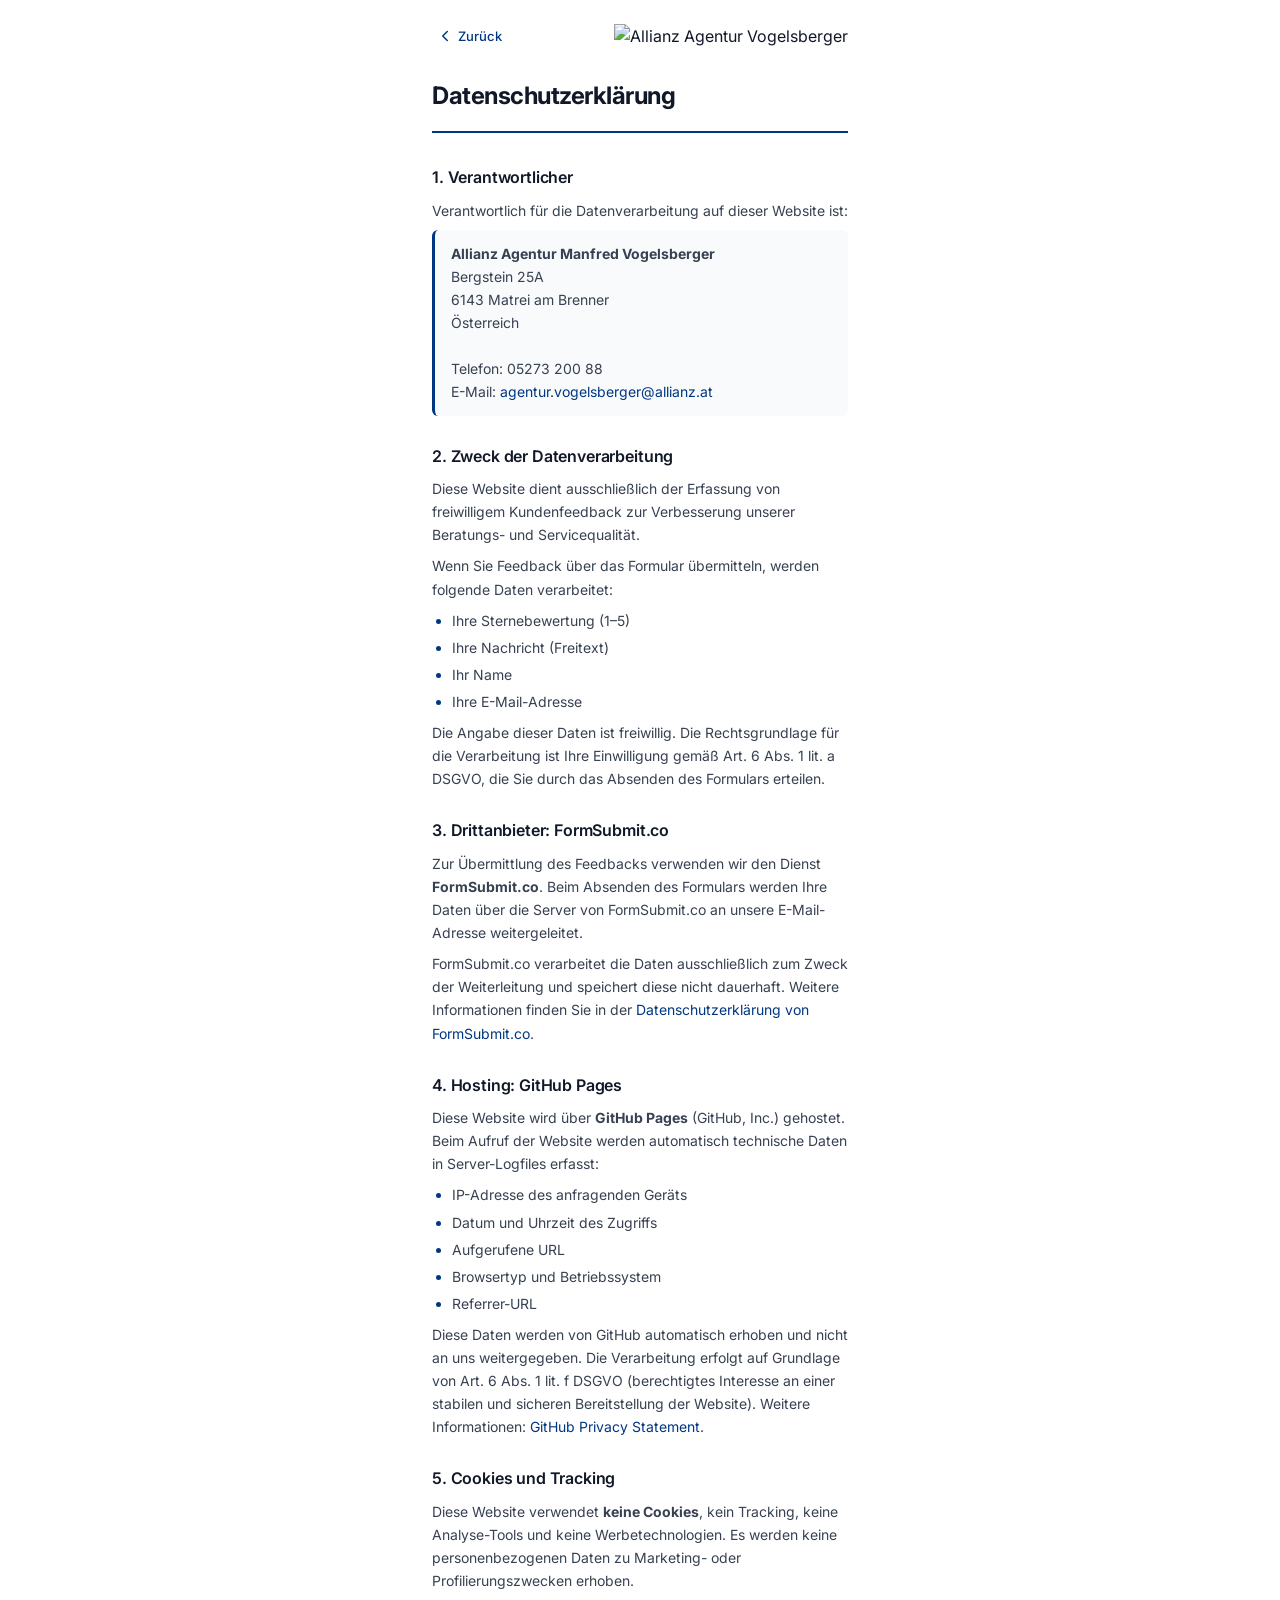
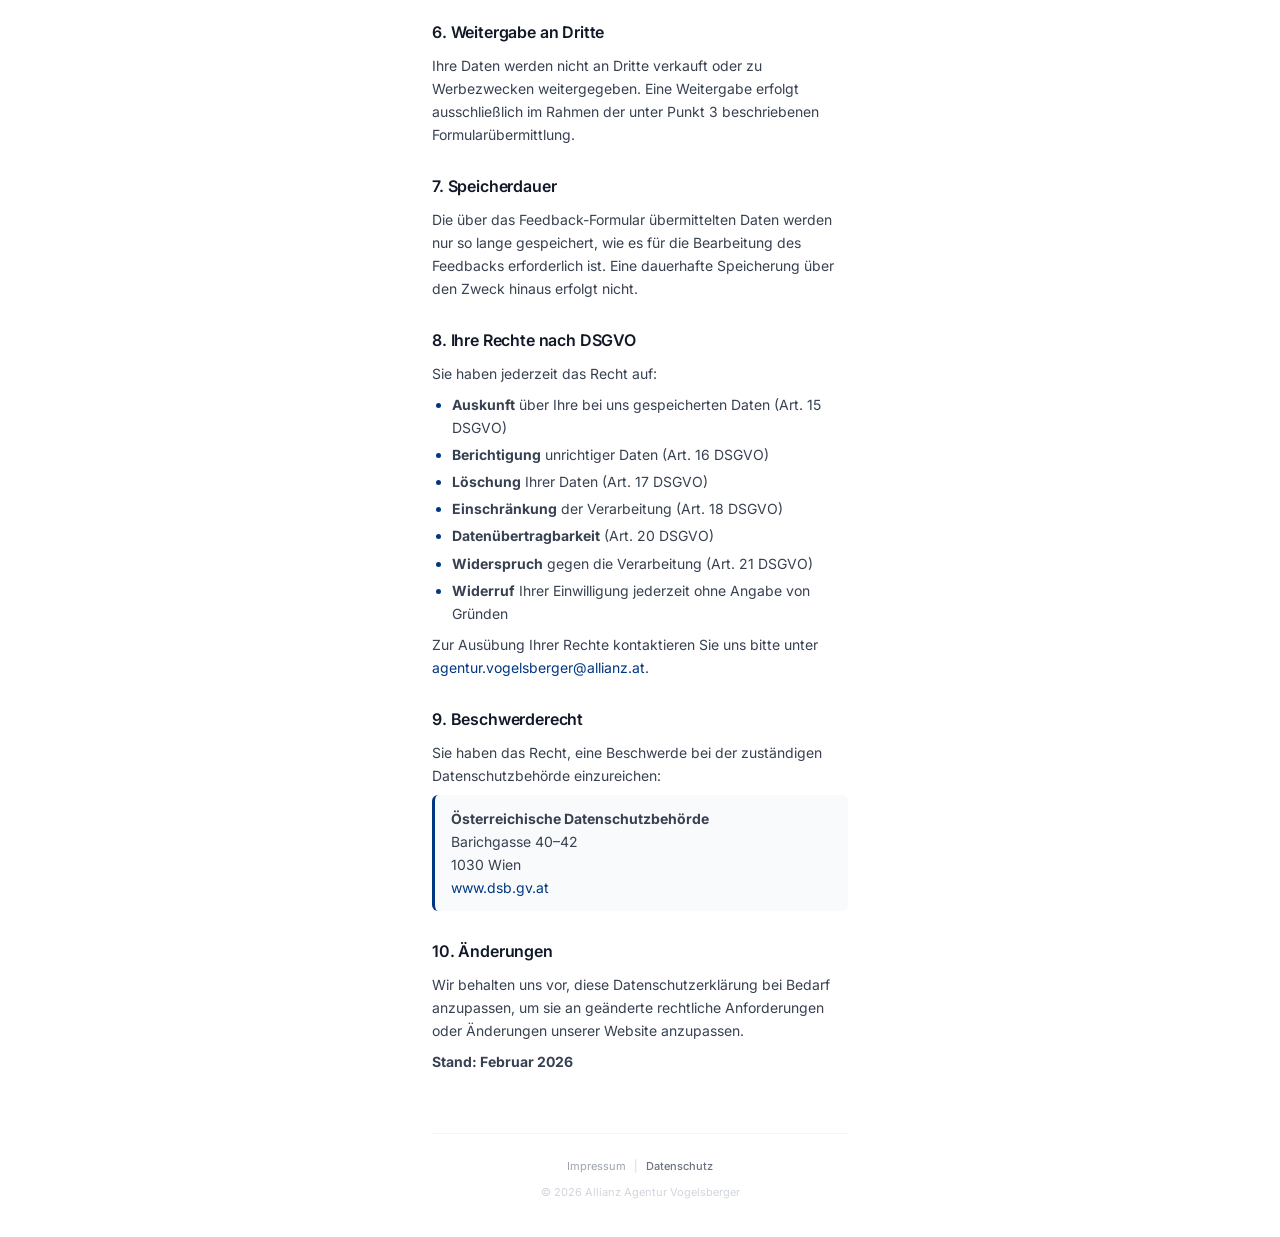
==== datenschutz.html @ 016522d3 "Add GDPR-compliant privacy policy and footer links - datenschutz.html: full DSGVO privacy policy cov" ====
<!DOCTYPE html>
<html lang="de">
<head>
  <meta charset="UTF-8">
  <meta name="viewport" content="width=device-width, initial-scale=1.0, viewport-fit=cover">
  <meta name="description" content="Datenschutzerklärung der Allianz Agentur Vogelsberger in Matrei am Brenner.">
  <meta name="theme-color" content="#003781">
  <title>Datenschutzerklärung – Allianz Agentur Vogelsberger</title>
  <link rel="icon" href="assets/favicon.svg" type="image/svg+xml">
  <link rel="preconnect" href="https://fonts.googleapis.com">
  <link rel="preconnect" href="https://fonts.gstatic.com" crossorigin>
  <link href="https://fonts.googleapis.com/css2?family=Inter:wght@400;500;600;700&display=swap" rel="stylesheet">
  <link rel="stylesheet" href="styles.css">
  <link rel="stylesheet" href="legal.css">
</head>
<body>
  <main id="app">

    <header class="legal-header">
      <a href="index.html" class="legal-header__back" aria-label="Zurück zur Startseite">
        <svg viewBox="0 0 24 24" fill="none" stroke="currentColor" stroke-width="2" stroke-linecap="round" stroke-linejoin="round"><path d="M15 18l-6-6 6-6"/></svg>
        Zurück
      </a>
      <div class="legal-header__brand">
        <img src="assets/logo.svg" alt="Allianz Agentur Vogelsberger" class="legal-header__logo">
      </div>
    </header>

    <article class="legal">
      <h1 class="legal__title">Datenschutzerklärung</h1>

      <section class="legal__section">
        <h2>1. Verantwortlicher</h2>
        <p>Verantwortlich für die Datenverarbeitung auf dieser Website ist:</p>
        <address class="legal__address">
          <strong>Allianz Agentur Manfred Vogelsberger</strong><br>
          Bergstein 25A<br>
          6143 Matrei am Brenner<br>
          Österreich<br><br>
          Telefon: 05273 200 88<br>
          E-Mail: <a href="mailto:agentur.vogelsberger@allianz.at">agentur.vogelsberger@allianz.at</a>
        </address>
      </section>

      <section class="legal__section">
        <h2>2. Zweck der Datenverarbeitung</h2>
        <p>Diese Website dient ausschließlich der Erfassung von freiwilligem Kundenfeedback zur Verbesserung unserer Beratungs- und Servicequalität.</p>
        <p>Wenn Sie Feedback über das Formular übermitteln, werden folgende Daten verarbeitet:</p>
        <ul>
          <li>Ihre Sternebewertung (1–5)</li>
          <li>Ihre Nachricht (Freitext)</li>
          <li>Ihr Name</li>
          <li>Ihre E-Mail-Adresse</li>
        </ul>
        <p>Die Angabe dieser Daten ist freiwillig. Die Rechtsgrundlage für die Verarbeitung ist Ihre Einwilligung gemäß Art. 6 Abs. 1 lit. a DSGVO, die Sie durch das Absenden des Formulars erteilen.</p>
      </section>

      <section class="legal__section">
        <h2>3. Drittanbieter: FormSubmit.co</h2>
        <p>Zur Übermittlung des Feedbacks verwenden wir den Dienst <strong>FormSubmit.co</strong>. Beim Absenden des Formulars werden Ihre Daten über die Server von FormSubmit.co an unsere E-Mail-Adresse weitergeleitet.</p>
        <p>FormSubmit.co verarbeitet die Daten ausschließlich zum Zweck der Weiterleitung und speichert diese nicht dauerhaft. Weitere Informationen finden Sie in der <a href="https://formsubmit.co/privacy.pdf" target="_blank" rel="noopener noreferrer">Datenschutzerklärung von FormSubmit.co</a>.</p>
      </section>

      <section class="legal__section">
        <h2>4. Hosting: GitHub Pages</h2>
        <p>Diese Website wird über <strong>GitHub Pages</strong> (GitHub, Inc.) gehostet. Beim Aufruf der Website werden automatisch technische Daten in Server-Logfiles erfasst:</p>
        <ul>
          <li>IP-Adresse des anfragenden Geräts</li>
          <li>Datum und Uhrzeit des Zugriffs</li>
          <li>Aufgerufene URL</li>
          <li>Browsertyp und Betriebssystem</li>
          <li>Referrer-URL</li>
        </ul>
        <p>Diese Daten werden von GitHub automatisch erhoben und nicht an uns weitergegeben. Die Verarbeitung erfolgt auf Grundlage von Art. 6 Abs. 1 lit. f DSGVO (berechtigtes Interesse an einer stabilen und sicheren Bereitstellung der Website). Weitere Informationen: <a href="https://docs.github.com/en/site-policy/privacy-policies/github-general-privacy-statement" target="_blank" rel="noopener noreferrer">GitHub Privacy Statement</a>.</p>
      </section>

      <section class="legal__section">
        <h2>5. Cookies und Tracking</h2>
        <p>Diese Website verwendet <strong>keine Cookies</strong>, kein Tracking, keine Analyse-Tools und keine Werbetechnologien. Es werden keine personenbezogenen Daten zu Marketing- oder Profilierungszwecken erhoben.</p>
      </section>

      <section class="legal__section">
        <h2>6. Weitergabe an Dritte</h2>
        <p>Ihre Daten werden nicht an Dritte verkauft oder zu Werbezwecken weitergegeben. Eine Weitergabe erfolgt ausschließlich im Rahmen der unter Punkt 3 beschriebenen Formularübermittlung.</p>
      </section>

      <section class="legal__section">
        <h2>7. Speicherdauer</h2>
        <p>Die über das Feedback-Formular übermittelten Daten werden nur so lange gespeichert, wie es für die Bearbeitung des Feedbacks erforderlich ist. Eine dauerhafte Speicherung über den Zweck hinaus erfolgt nicht.</p>
      </section>

      <section class="legal__section">
        <h2>8. Ihre Rechte nach DSGVO</h2>
        <p>Sie haben jederzeit das Recht auf:</p>
        <ul>
          <li><strong>Auskunft</strong> über Ihre bei uns gespeicherten Daten (Art. 15 DSGVO)</li>
          <li><strong>Berichtigung</strong> unrichtiger Daten (Art. 16 DSGVO)</li>
          <li><strong>Löschung</strong> Ihrer Daten (Art. 17 DSGVO)</li>
          <li><strong>Einschränkung</strong> der Verarbeitung (Art. 18 DSGVO)</li>
          <li><strong>Datenübertragbarkeit</strong> (Art. 20 DSGVO)</li>
          <li><strong>Widerspruch</strong> gegen die Verarbeitung (Art. 21 DSGVO)</li>
          <li><strong>Widerruf</strong> Ihrer Einwilligung jederzeit ohne Angabe von Gründen</li>
        </ul>
        <p>Zur Ausübung Ihrer Rechte kontaktieren Sie uns bitte unter <a href="mailto:agentur.vogelsberger@allianz.at">agentur.vogelsberger@allianz.at</a>.</p>
      </section>

      <section class="legal__section">
        <h2>9. Beschwerderecht</h2>
        <p>Sie haben das Recht, eine Beschwerde bei der zuständigen Datenschutzbehörde einzureichen:</p>
        <address class="legal__address">
          <strong>Österreichische Datenschutzbehörde</strong><br>
          Barichgasse 40–42<br>
          1030 Wien<br>
          <a href="https://www.dsb.gv.at" target="_blank" rel="noopener noreferrer">www.dsb.gv.at</a>
        </address>
      </section>

      <section class="legal__section">
        <h2>10. Änderungen</h2>
        <p>Wir behalten uns vor, diese Datenschutzerklärung bei Bedarf anzupassen, um sie an geänderte rechtliche Anforderungen oder Änderungen unserer Website anzupassen.</p>
        <p><strong>Stand: Februar 2026</strong></p>
      </section>
    </article>

    <footer class="footer" role="contentinfo">
      <nav class="footer__links" aria-label="Rechtliche Seiten">
        <a href="impressum.html">Impressum</a>
        <span class="footer__sep" aria-hidden="true">|</span>
        <a href="datenschutz.html" aria-current="page">Datenschutz</a>
      </nav>
      <p class="footer__copy">&copy; <span class="js-year"></span> Allianz Agentur Vogelsberger</p>
    </footer>

  </main>

  <script>document.querySelectorAll('.js-year').forEach(el => el.textContent = new Date().getFullYear());</script>
</body>
</html>
---- styles.css ----
/* ── Reset & Base ────────────────────────────────────── */
*,
*::before,
*::after {
  margin: 0;
  padding: 0;
  box-sizing: border-box;
}

:root {
  --blue: #003781;
  --blue-light: #0055b8;
  --blue-dark: #002a63;
  --blue-pale: #e8f0fe;
  --blue-bg: #f4f7fb;
  --white: #ffffff;
  --gray-50: #f9fafb;
  --gray-100: #f3f4f6;
  --gray-200: #e5e7eb;
  --gray-300: #d1d5db;
  --gray-400: #9ca3af;
  --gray-500: #6b7280;
  --gray-700: #374151;
  --gray-900: #111827;
  --gold: #f59e0b;
  --gold-light: #fbbf24;
  --gold-glow: rgba(245, 158, 11, 0.25);
  --green: #059669;
  --red: #dc2626;
  --radius: 16px;
  --radius-sm: 10px;
  --radius-xs: 6px;
  --shadow-sm: 0 1px 3px rgba(0, 0, 0, 0.06);
  --shadow-md: 0 4px 24px rgba(0, 55, 129, 0.08);
  --shadow-lg: 0 8px 40px rgba(0, 55, 129, 0.1);
  --shadow-glow: 0 0 20px rgba(0, 55, 129, 0.12);
  --transition: 250ms cubic-bezier(0.4, 0, 0.2, 1);
  --ease-spring: cubic-bezier(0.34, 1.56, 0.64, 1);
  --font: 'Inter', -apple-system, BlinkMacSystemFont, 'Segoe UI', Roboto, sans-serif;
}

html {
  font-size: 16px;
  -webkit-font-smoothing: antialiased;
  -moz-osx-font-smoothing: grayscale;
  scroll-behavior: smooth;
}

body {
  font-family: var(--font);
  color: var(--gray-900);
  background: var(--white);
  line-height: 1.6;
  min-height: 100dvh;
  overflow-x: hidden;
}

#app {
  max-width: 480px;
  margin: 0 auto;
  padding: 0 20px;
}

/* ── Animations ─────────────────────────────────────── */
@keyframes fadeInUp {
  from { opacity: 0; transform: translateY(20px); }
  to { opacity: 1; transform: translateY(0); }
}

@keyframes fadeIn {
  from { opacity: 0; }
  to { opacity: 1; }
}

@keyframes scaleIn {
  from { opacity: 0; transform: scale(0.9); }
  to { opacity: 1; transform: scale(1); }
}

@keyframes starPop {
  0% { transform: scale(1); }
  40% { transform: scale(1.3); }
  70% { transform: scale(0.9); }
  100% { transform: scale(1); }
}

@keyframes ripple {
  0% { box-shadow: 0 0 0 0 var(--gold-glow); }
  100% { box-shadow: 0 0 0 12px transparent; }
}

@keyframes slideDown {
  from { opacity: 0; transform: translateY(-8px); }
  to { opacity: 1; transform: translateY(0); }
}

@keyframes checkDraw {
  from { stroke-dashoffset: 24; }
  to { stroke-dashoffset: 0; }
}

@keyframes shimmer {
  0% { background-position: -200% 0; }
  100% { background-position: 200% 0; }
}

/* ── Hero ────────────────────────────────────────────── */
.hero {
  text-align: center;
  padding: 48px 0 32px;
}

.hero__brand {
  display: inline-flex;
  align-items: center;
  gap: 10px;
  margin-bottom: 28px;
  animation: fadeIn 600ms ease both;
}

.hero__logo-slot {
  margin-bottom: 28px;
  animation: fadeIn 600ms ease both;
}

.hero__logo {
  height: 48px;
  width: auto;
  display: block;
  margin: 0 auto;
}

.hero__badge {
  display: inline-flex;
  align-items: center;
  gap: 6px;
  background: var(--blue-pale);
  color: var(--blue);
  font-size: 0.6875rem;
  font-weight: 600;
  letter-spacing: 0.04em;
  text-transform: uppercase;
  padding: 5px 12px;
  border-radius: 100px;
  margin-bottom: 20px;
  animation: fadeInUp 500ms ease 100ms both;
}

.hero__badge-dot {
  width: 6px;
  height: 6px;
  background: var(--blue);
  border-radius: 50%;
}

.hero__title {
  font-size: 1.5rem;
  font-weight: 700;
  line-height: 1.3;
  color: var(--gray-900);
  letter-spacing: -0.02em;
  margin-bottom: 8px;
  animation: fadeInUp 500ms ease 200ms both;
}

.hero__title--highlight {
  color: var(--blue);
  display: block;
}

.hero__subtitle {
  font-size: 1rem;
  font-weight: 500;
  color: var(--gray-500);
  margin-bottom: 20px;
  animation: fadeInUp 500ms ease 300ms both;
}

.hero__text {
  font-size: 0.9375rem;
  color: var(--gray-500);
  line-height: 1.55;
  animation: fadeInUp 500ms ease 400ms both;
}

.hero__text strong {
  color: var(--gray-700);
  font-weight: 600;
}

/* ── Star Rating Card ────────────────────────────────── */
.rating-card {
  background: var(--white);
  border: 1px solid var(--gray-200);
  border-radius: var(--radius);
  padding: 32px 24px 24px;
  text-align: center;
  box-shadow: var(--shadow-md);
  margin-bottom: 24px;
  animation: scaleIn 400ms ease 500ms both;
  position: relative;
}

.rating-card::before {
  content: '';
  position: absolute;
  inset: -1px;
  border-radius: var(--radius);
  padding: 1px;
  background: linear-gradient(135deg, var(--blue-pale), transparent 50%);
  -webkit-mask: linear-gradient(#fff 0 0) content-box, linear-gradient(#fff 0 0);
  -webkit-mask-composite: xor;
  mask-composite: exclude;
  pointer-events: none;
}

.stars {
  display: flex;
  justify-content: center;
  gap: 6px;
}

.star {
  appearance: none;
  border: none;
  background: none;
  cursor: pointer;
  padding: 8px;
  border-radius: 50%;
  color: var(--gray-300);
  transition:
    color var(--transition),
    transform 200ms var(--ease-spring),
    filter var(--transition);
  outline: none;
  position: relative;
  -webkit-tap-highlight-color: transparent;
}

.star svg {
  width: 42px;
  height: 42px;
  display: block;
  transition: fill var(--transition);
  fill: transparent;
  filter: drop-shadow(0 0 0 transparent);
}

.star:hover,
.star:focus-visible {
  color: var(--gold);
  transform: scale(1.18);
}

.star:hover svg,
.star:focus-visible svg {
  filter: drop-shadow(0 2px 8px var(--gold-glow));
}

.star:focus-visible {
  box-shadow: 0 0 0 3px var(--blue-pale);
}

.star:active {
  transform: scale(0.92);
}

.star.active {
  color: var(--gold);
  animation: starPop 300ms var(--ease-spring);
}

.star.active svg {
  fill: var(--gold);
  filter: drop-shadow(0 2px 8px var(--gold-glow));
}

.star.hovered {
  color: var(--gold-light);
}

.star.hovered svg {
  fill: var(--gold-light);
  filter: drop-shadow(0 1px 4px var(--gold-glow));
}

.star.just-selected {
  animation: ripple 500ms ease-out;
}

.rating-card__hint {
  font-size: 0.8125rem;
  font-weight: 500;
  color: var(--gray-500);
  margin-top: 16px;
  min-height: 22px;
  transition: opacity var(--transition), color var(--transition);
}

/* ── Panels ──────────────────────────────────────────── */
.panel {
  overflow: hidden;
  margin-bottom: 24px;
}

.panel[hidden] {
  display: none;
}

.panel.entering {
  display: block;
}

.panel.entering .panel__inner {
  opacity: 0;
  transform: translateY(16px) scale(0.98);
}

.panel.visible {
  display: block;
}

.panel.visible .panel__inner {
  opacity: 1;
  transform: translateY(0) scale(1);
}

.panel__inner {
  background: var(--white);
  border: 1px solid var(--gray-200);
  border-radius: var(--radius);
  padding: 32px 24px;
  box-shadow: var(--shadow-md);
  transition: opacity 350ms ease, transform 350ms var(--ease-spring);
}

.panel__icon {
  width: 64px;
  height: 64px;
  margin: 0 auto 20px;
  animation: scaleIn 400ms var(--ease-spring) 200ms both;
}

.panel__icon svg {
  width: 100%;
  height: 100%;
}

.panel--thankyou .panel__icon path[d*="16 24l5"] {
  stroke-dasharray: 24;
  animation: checkDraw 500ms ease 400ms both;
}

.panel__title {
  font-size: 1.25rem;
  font-weight: 700;
  color: var(--gray-900);
  margin-bottom: 8px;
  text-align: center;
  letter-spacing: -0.01em;
}

.panel__text {
  font-size: 0.9375rem;
  color: var(--gray-500);
  text-align: center;
  line-height: 1.55;
  margin-bottom: 20px;
}

.panel__text--small {
  font-size: 0.8125rem;
  color: var(--gray-400);
  margin-bottom: 0;
}

/* ── Form ────────────────────────────────────────────── */
.form__group {
  margin-bottom: 16px;
}

.form__label {
  display: block;
  font-size: 0.8125rem;
  font-weight: 500;
  color: var(--gray-700);
  margin-bottom: 6px;
}

.form__required {
  color: var(--red);
}

.form__optional {
  color: var(--gray-400);
  font-weight: 400;
}

.form__textarea,
.form__input {
  width: 100%;
  padding: 12px 14px;
  font-family: var(--font);
  font-size: 0.9375rem;
  color: var(--gray-900);
  background: var(--gray-50);
  border: 1.5px solid var(--gray-200);
  border-radius: var(--radius-sm);
  transition:
    border-color var(--transition),
    box-shadow var(--transition),
    background var(--transition);
  outline: none;
  resize: vertical;
}

.form__textarea:focus,
.form__input:focus {
  border-color: var(--blue);
  box-shadow: 0 0 0 4px var(--blue-pale);
  background: var(--white);
}

.form__textarea::placeholder,
.form__input::placeholder {
  color: var(--gray-400);
}

.form__row {
  display: grid;
  grid-template-columns: 1fr 1fr;
  gap: 12px;
}

.form__notice {
  font-size: 0.75rem;
  color: var(--gray-400);
  text-align: center;
  margin-top: 12px;
  padding: 8px 12px;
  background: var(--gray-50);
  border-radius: var(--radius-xs);
  border: 1px dashed var(--gray-300);
  animation: slideDown 300ms ease;
}

/* ── Buttons ─────────────────────────────────────────── */
.btn {
  display: inline-flex;
  align-items: center;
  justify-content: center;
  gap: 8px;
  width: 100%;
  padding: 14px 24px;
  font-family: var(--font);
  font-size: 0.9375rem;
  font-weight: 600;
  text-decoration: none;
  border: none;
  border-radius: var(--radius-sm);
  cursor: pointer;
  transition:
    background var(--transition),
    transform 150ms var(--ease-spring),
    box-shadow var(--transition);
  outline: none;
  position: relative;
  overflow: hidden;
}

.btn::after {
  content: '';
  position: absolute;
  inset: 0;
  background: linear-gradient(135deg, rgba(255,255,255,0.15), transparent);
  opacity: 0;
  transition: opacity var(--transition);
}

.btn:hover::after {
  opacity: 1;
}

.btn:focus-visible {
  box-shadow: 0 0 0 4px var(--blue-pale);
}

.btn:active {
  transform: scale(0.97);
}

.btn--primary {
  background: var(--blue);
  color: var(--white);
  box-shadow: 0 2px 8px rgba(0, 55, 129, 0.25);
}

.btn--primary:hover {
  background: var(--blue-light);
  box-shadow: 0 4px 16px rgba(0, 55, 129, 0.3);
}

.btn--primary:disabled {
  background: var(--gray-300);
  box-shadow: none;
  cursor: not-allowed;
  transform: none;
}

.btn--primary:disabled::after {
  display: none;
}

.btn__icon {
  width: 18px;
  height: 18px;
  flex-shrink: 0;
}

.btn--google {
  background: var(--blue);
  box-shadow: 0 2px 8px rgba(0, 55, 129, 0.25);
}

.btn--google:hover {
  background: var(--blue-light);
  box-shadow: 0 4px 16px rgba(0, 55, 129, 0.3);
}

.btn--google.disabled {
  pointer-events: none;
  background: var(--gray-300);
  color: var(--gray-500);
  box-shadow: none;
}

/* ── Divider ─────────────────────────────────────────── */
.divider {
  display: flex;
  align-items: center;
  gap: 16px;
  margin: 8px 0 24px;
  animation: fadeIn 500ms ease 600ms both;
}

.divider__line {
  flex: 1;
  height: 1px;
  background: var(--gray-200);
}

.divider__text {
  font-size: 0.6875rem;
  font-weight: 500;
  color: var(--gray-400);
  text-transform: uppercase;
  letter-spacing: 0.06em;
  white-space: nowrap;
}

/* ── Trust ───────────────────────────────────────────── */
.trust {
  text-align: center;
  padding: 8px 0 24px;
  animation: fadeIn 500ms ease 700ms both;
}

.trust__inner {
  display: inline-flex;
  align-items: center;
  gap: 8px;
  padding: 10px 18px;
  background: var(--blue-bg);
  border-radius: 100px;
}

.trust__icon {
  width: 16px;
  height: 16px;
  color: var(--blue);
  flex-shrink: 0;
}

.trust__text {
  font-size: 0.75rem;
  color: var(--gray-500);
  font-weight: 500;
}

/* ── Contact Card ────────────────────────────────────── */
.contact {
  padding: 8px 0 24px;
  animation: fadeInUp 500ms ease 800ms both;
}

.contact__title {
  font-size: 0.6875rem;
  font-weight: 600;
  text-transform: uppercase;
  letter-spacing: 0.1em;
  color: var(--gray-400);
  margin-bottom: 12px;
}

.contact__card {
  background: var(--white);
  border: 1px solid var(--gray-200);
  border-radius: var(--radius);
  padding: 20px;
  display: flex;
  flex-direction: column;
  gap: 16px;
  box-shadow: var(--shadow-sm);
  transition: box-shadow var(--transition);
}

.contact__card:hover {
  box-shadow: var(--shadow-md);
}

.contact__item {
  display: flex;
  align-items: flex-start;
  gap: 12px;
}

.contact__icon-wrap {
  width: 36px;
  height: 36px;
  background: var(--blue-pale);
  border-radius: 10px;
  display: flex;
  align-items: center;
  justify-content: center;
  flex-shrink: 0;
}

.contact__icon {
  width: 18px;
  height: 18px;
  color: var(--blue);
  flex-shrink: 0;
}

.contact__label {
  display: block;
  font-size: 0.6875rem;
  font-weight: 600;
  text-transform: uppercase;
  letter-spacing: 0.06em;
  color: var(--gray-400);
  margin-bottom: 2px;
}

.contact__value {
  font-size: 0.875rem;
  color: var(--gray-700);
  text-decoration: none;
  line-height: 1.45;
}

.contact__value:is(a) {
  transition: color var(--transition);
}

.contact__value:is(a):hover {
  color: var(--blue);
}

/* ── Footer ──────────────────────────────────────────── */
.footer {
  text-align: center;
  padding: 24px 0 36px;
  border-top: 1px solid var(--gray-100);
}

.footer__text {
  font-size: 0.6875rem;
  color: var(--gray-400);
  line-height: 1.5;
  margin-bottom: 8px;
}

.footer__copy {
  font-size: 0.6875rem;
  color: var(--gray-300);
}

/* ── Loading Spinner ─────────────────────────────────── */
.btn .spinner {
  width: 18px;
  height: 18px;
  border: 2px solid rgba(255, 255, 255, 0.3);
  border-top-color: var(--white);
  border-radius: 50%;
  animation: spin 600ms linear infinite;
}

@keyframes spin {
  to { transform: rotate(360deg); }
}

/* ── Responsive ──────────────────────────────────────── */
@media (max-width: 380px) {
  .hero__title {
    font-size: 1.25rem;
  }

  .star svg {
    width: 36px;
    height: 36px;
  }

  .star {
    padding: 6px;
  }

  .form__row {
    grid-template-columns: 1fr;
  }
}

@media (min-width: 481px) {
  #app {
    padding: 0 32px;
  }

  .hero {
    padding-top: 64px;
  }
}

/* ── Reduced Motion ──────────────────────────────────── */
@media (prefers-reduced-motion: reduce) {
  *,
  *::before,
  *::after {
    animation-duration: 0.01ms !important;
    animation-iteration-count: 1 !important;
    transition-duration: 0.01ms !important;
  }
}

/* ── Print ───────────────────────────────────────────── */
@media print {
  .rating-card,
  .panel,
  .trust,
  .divider {
    display: none;
  }
}
---- legal.css ----
/* ── Legal Pages (Datenschutz, Impressum) ───────────── */

.legal-header {
  display: flex;
  align-items: center;
  justify-content: space-between;
  padding: 20px 0 16px;
  animation: fadeIn 400ms ease both;
}

.legal-header__back {
  display: inline-flex;
  align-items: center;
  gap: 4px;
  font-size: 0.8125rem;
  font-weight: 500;
  color: var(--blue);
  text-decoration: none;
  padding: 6px 10px 6px 4px;
  border-radius: var(--radius-xs);
  transition: background var(--transition), color var(--transition);
}

.legal-header__back:hover {
  background: var(--blue-pale);
}

.legal-header__back svg {
  width: 18px;
  height: 18px;
}

.legal-header__logo {
  height: 32px;
  width: auto;
}

/* ── Content ────────────────────────────────────────── */
.legal {
  padding: 8px 0 32px;
  animation: fadeInUp 500ms ease 100ms both;
}

.legal__title {
  font-size: 1.5rem;
  font-weight: 700;
  color: var(--gray-900);
  letter-spacing: -0.02em;
  margin-bottom: 32px;
  padding-bottom: 16px;
  border-bottom: 2px solid var(--blue);
}

.legal__section {
  margin-bottom: 28px;
}

.legal__section h2 {
  font-size: 1rem;
  font-weight: 600;
  color: var(--gray-900);
  margin-bottom: 8px;
  letter-spacing: -0.01em;
}

.legal__section p {
  font-size: 0.875rem;
  color: var(--gray-700);
  line-height: 1.65;
  margin-bottom: 8px;
}

.legal__section p:last-child {
  margin-bottom: 0;
}

.legal__section ul {
  list-style: none;
  padding: 0;
  margin: 8px 0;
}

.legal__section ul li {
  font-size: 0.875rem;
  color: var(--gray-700);
  line-height: 1.65;
  padding-left: 20px;
  position: relative;
  margin-bottom: 4px;
}

.legal__section ul li::before {
  content: '';
  position: absolute;
  left: 4px;
  top: 10px;
  width: 5px;
  height: 5px;
  background: var(--blue);
  border-radius: 50%;
}

.legal__section a {
  color: var(--blue);
  text-decoration: none;
  border-bottom: 1px solid transparent;
  transition: border-color var(--transition);
}

.legal__section a:hover {
  border-bottom-color: var(--blue);
}

.legal__address {
  font-style: normal;
  font-size: 0.875rem;
  color: var(--gray-700);
  line-height: 1.65;
  padding: 12px 16px;
  background: var(--gray-50);
  border-radius: var(--radius-xs);
  border-left: 3px solid var(--blue);
  margin-top: 8px;
}

.legal__address a {
  color: var(--blue);
  text-decoration: none;
  border-bottom: 1px solid transparent;
  transition: border-color var(--transition);
}

.legal__address a:hover {
  border-bottom-color: var(--blue);
}

/* ── Footer Links ───────────────────────────────────── */
.footer__links {
  display: flex;
  align-items: center;
  justify-content: center;
  gap: 8px;
  margin-bottom: 8px;
}

.footer__links a {
  font-size: 0.6875rem;
  color: var(--gray-400);
  text-decoration: none;
  transition: color var(--transition);
}

.footer__links a:hover {
  color: var(--blue);
}

.footer__links a[aria-current="page"] {
  color: var(--gray-500);
  font-weight: 500;
}

.footer__sep {
  color: var(--gray-300);
  font-size: 0.6875rem;
}

/* ── DSGVO Consent Hint (for forms) ─────────────────── */
.form__consent {
  font-size: 0.6875rem;
  color: var(--gray-400);
  text-align: center;
  margin-top: 12px;
  line-height: 1.5;
}

.form__consent a {
  color: var(--gray-500);
  text-decoration: underline;
  text-decoration-color: var(--gray-300);
  text-underline-offset: 2px;
  transition: color var(--transition), text-decoration-color var(--transition);
}

.form__consent a:hover {
  color: var(--blue);
  text-decoration-color: var(--blue);
}
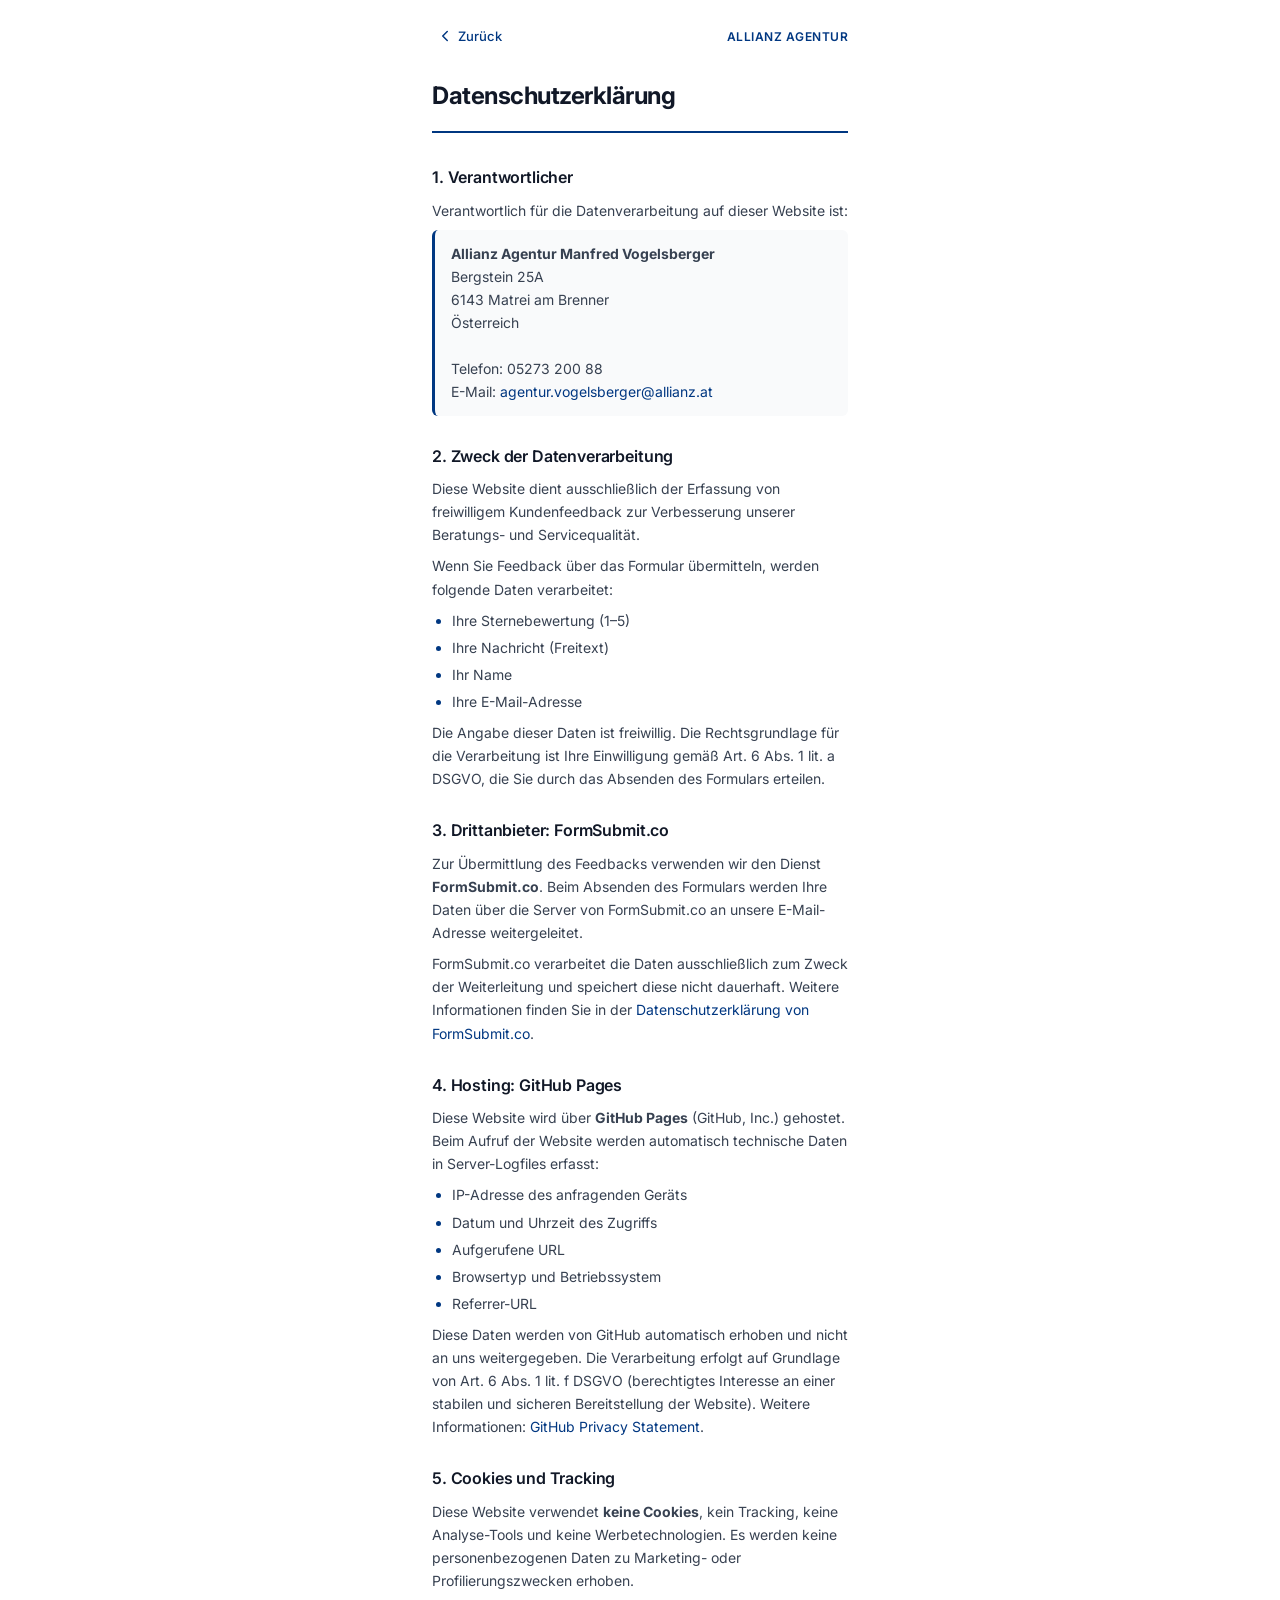
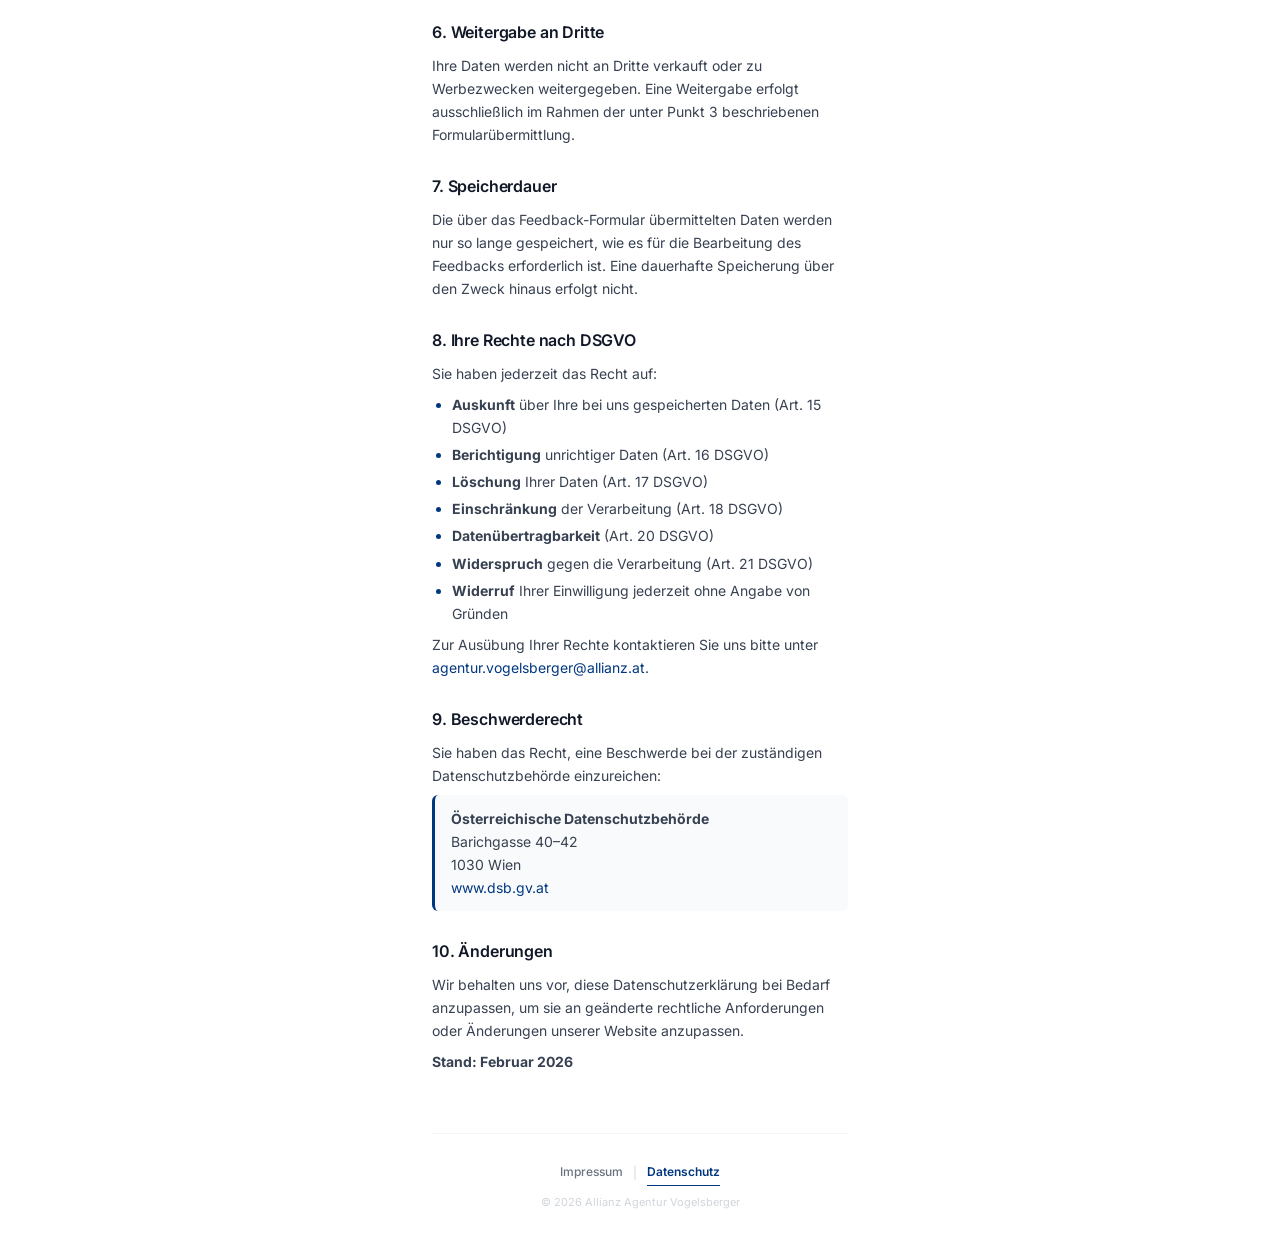
==== commit 54abc1ea: "Fix broken logo image on legal pages, use text header Made-with: Cursor" ====
--- a/datenschutz.html
+++ b/datenschutz.html
@@ -21,9 +21,7 @@
         <svg viewBox="0 0 24 24" fill="none" stroke="currentColor" stroke-width="2" stroke-linecap="round" stroke-linejoin="round"><path d="M15 18l-6-6 6-6"/></svg>
         Zurück
       </a>
-      <div class="legal-header__brand">
-        <img src="assets/logo.svg" alt="Allianz Agentur Vogelsberger" class="legal-header__logo">
-      </div>
+      <span class="legal-header__text">Allianz Agentur</span>
     </header>
 
     <article class="legal">
--- a/legal.css
+++ b/legal.css
@@ -30,9 +30,12 @@
   height: 18px;
 }
 
-.legal-header__logo {
-  height: 32px;
-  width: auto;
+.legal-header__text {
+  font-size: 0.75rem;
+  font-weight: 600;
+  color: var(--blue);
+  letter-spacing: 0.04em;
+  text-transform: uppercase;
 }
 
 /* ── Content ────────────────────────────────────────── */
@@ -134,34 +137,53 @@
   border-bottom-color: var(--blue);
 }
 
+/* ── Footer text links ──────────────────────────────── */
+.footer__text a {
+  color: var(--gray-500);
+  text-decoration: underline;
+  text-decoration-color: var(--gray-300);
+  text-underline-offset: 2px;
+  transition: color var(--transition), text-decoration-color var(--transition);
+}
+
+.footer__text a:hover {
+  color: var(--blue);
+  text-decoration-color: var(--blue);
+}
+
 /* ── Footer Links ───────────────────────────────────── */
 .footer__links {
   display: flex;
   align-items: center;
   justify-content: center;
-  gap: 8px;
+  gap: 10px;
   margin-bottom: 8px;
 }
 
 .footer__links a {
-  font-size: 0.6875rem;
-  color: var(--gray-400);
-  text-decoration: none;
-  transition: color var(--transition);
+  font-size: 0.75rem;
+  font-weight: 500;
+  color: var(--gray-500);
+  text-decoration: none;
+  padding: 4px 0;
+  border-bottom: 1px solid transparent;
+  transition: color var(--transition), border-color var(--transition);
 }
 
 .footer__links a:hover {
   color: var(--blue);
+  border-bottom-color: var(--blue);
 }
 
 .footer__links a[aria-current="page"] {
-  color: var(--gray-500);
-  font-weight: 500;
+  color: var(--blue);
+  font-weight: 600;
+  border-bottom-color: var(--blue);
 }
 
 .footer__sep {
   color: var(--gray-300);
-  font-size: 0.6875rem;
+  font-size: 0.75rem;
 }
 
 /* ── DSGVO Consent Hint (for forms) ─────────────────── */
